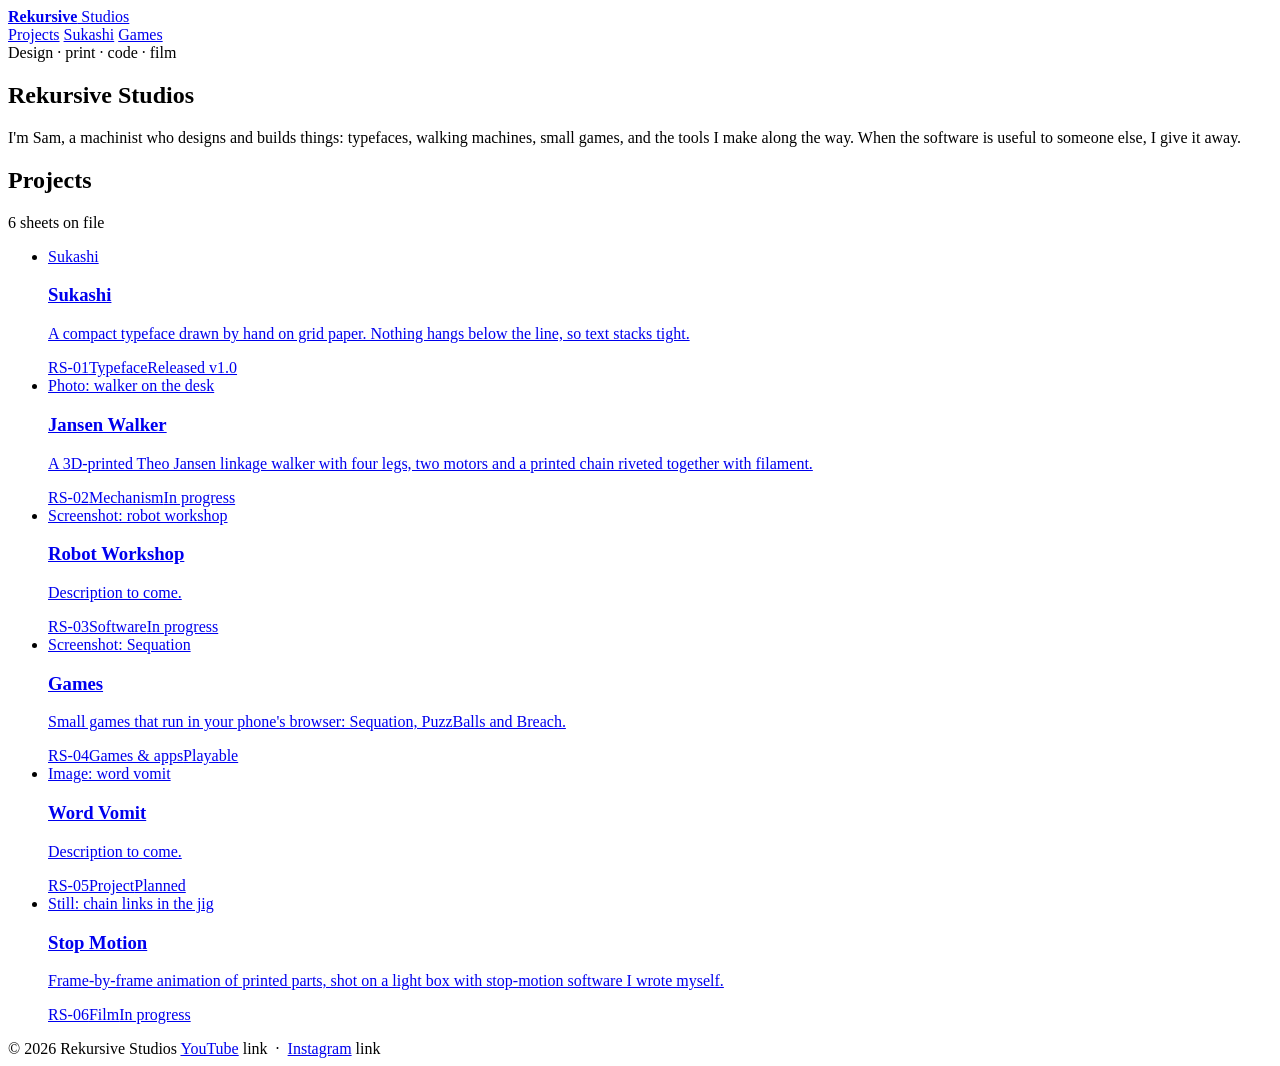
==== index.html @ 913779e2 "Add files via upload" ====
<!doctype html>
<html lang="en">
<head>
<meta charset="utf-8">
<meta name="viewport" content="width=device-width, initial-scale=1, viewport-fit=cover">
<title>Rekursive Studios</title>
<meta name="description" content="Typefaces, machines, games and films by Sam Hillis at Rekursive Studios.">
<link rel="preconnect" href="https://fonts.googleapis.com"><link rel="preconnect" href="https://fonts.gstatic.com" crossorigin><link rel="stylesheet" href="https://fonts.googleapis.com/css2?family=Atkinson+Hyperlegible:ital,wght@0,400;0,700;1,400&family=IBM+Plex+Mono:wght@400;500&display=swap">
<link rel="stylesheet" href="css/site.css">
</head>
<body>
<header class="site-head"><div class="wrap">
  <a class="brand" href="index.html"><b>Rekursive</b> Studios</a>
  <nav class="nav" aria-label="Main">
    <a href="index.html#projects">Projects</a>
    <a href="projects/sukashi.html">Sukashi</a>
    <a href="projects/games.html">Games</a>
  </nav>
</div></header>
<main>
<section class="hero"><div class="wrap">
  <div class="label">Design · print · code · film</div>
  <h1><span class="r">Re</span>kursive Studios</h1>
  <p>I'm Sam, a machinist who designs and builds things: typefaces, walking machines, small games, and the tools I make along the way. When the software is useful to someone else, I give it away.</p>
</div></section>
<section id="projects"><div class="wrap">
  <div class="index-head"><h2>Projects</h2><span class="label">6 sheets on file</span></div>
  <ul class="sheets">
    <li><a class="sheet" href="projects/sukashi.html">
      <div class="face type-sample"><span style="font-family:var(--display)">Sukashi</span></div>
      <div class="body"><h3>Sukashi</h3><p>A compact typeface drawn by hand on grid paper. Nothing hangs below the line, so text stacks tight.</p></div>
      <div class="tblock"><span>RS-01</span><span>Typeface</span><span class="status"><span class="status-pill s-ok">Released v1.0</span></span></div>
    </a></li>
    <li><a class="sheet" href="projects/jansen-walker.html">
      <div class="face placeholder"><span>Photo: walker on the desk</span></div>
      <div class="body"><h3>Jansen Walker</h3><p>A 3D-printed Theo Jansen linkage walker with four legs, two motors and a printed chain riveted together with filament.</p></div>
      <div class="tblock"><span>RS-02</span><span>Mechanism</span><span class="status"><span class="status-pill s-wip">In progress</span></span></div>
    </a></li>
    <li><a class="sheet" href="projects/robot-workshop.html">
      <div class="face placeholder"><span>Screenshot: robot workshop</span></div>
      <div class="body"><h3>Robot Workshop</h3><p>Description to come.</p></div>
      <div class="tblock"><span>RS-03</span><span>Software</span><span class="status"><span class="status-pill s-wip">In progress</span></span></div>
    </a></li>
    <li><a class="sheet" href="projects/games.html">
      <div class="face placeholder"><span>Screenshot: Sequation</span></div>
      <div class="body"><h3>Games</h3><p>Small games that run in your phone's browser: Sequation, PuzzBalls and Breach.</p></div>
      <div class="tblock"><span>RS-04</span><span>Games &amp; apps</span><span class="status"><span class="status-pill s-ok">Playable</span></span></div>
    </a></li>
    <li><a class="sheet" href="projects/word-vomit.html">
      <div class="face placeholder"><span>Image: word vomit</span></div>
      <div class="body"><h3>Word Vomit</h3><p>Description to come.</p></div>
      <div class="tblock"><span>RS-05</span><span>Project</span><span class="status"><span class="status-pill s-plan">Planned</span></span></div>
    </a></li>
    <li><a class="sheet" href="projects/stop-motion.html">
      <div class="face placeholder"><span>Still: chain links in the jig</span></div>
      <div class="body"><h3>Stop Motion</h3><p>Frame-by-frame animation of printed parts, shot on a light box with stop-motion software I wrote myself.</p></div>
      <div class="tblock"><span>RS-06</span><span>Film</span><span class="status"><span class="status-pill s-wip">In progress</span></span></div>
    </a></li>
  </ul>
</div></section>
</main>
<footer class="site-foot"><div class="wrap">
  <span class="label">&copy; 2026 Rekursive Studios</span>
  <span class="label"><a href="#">YouTube</a> <span class="todo">link</span> &nbsp;·&nbsp; <a href="#">Instagram</a> <span class="todo">link</span></span>
</div></footer>
</body>
</html>
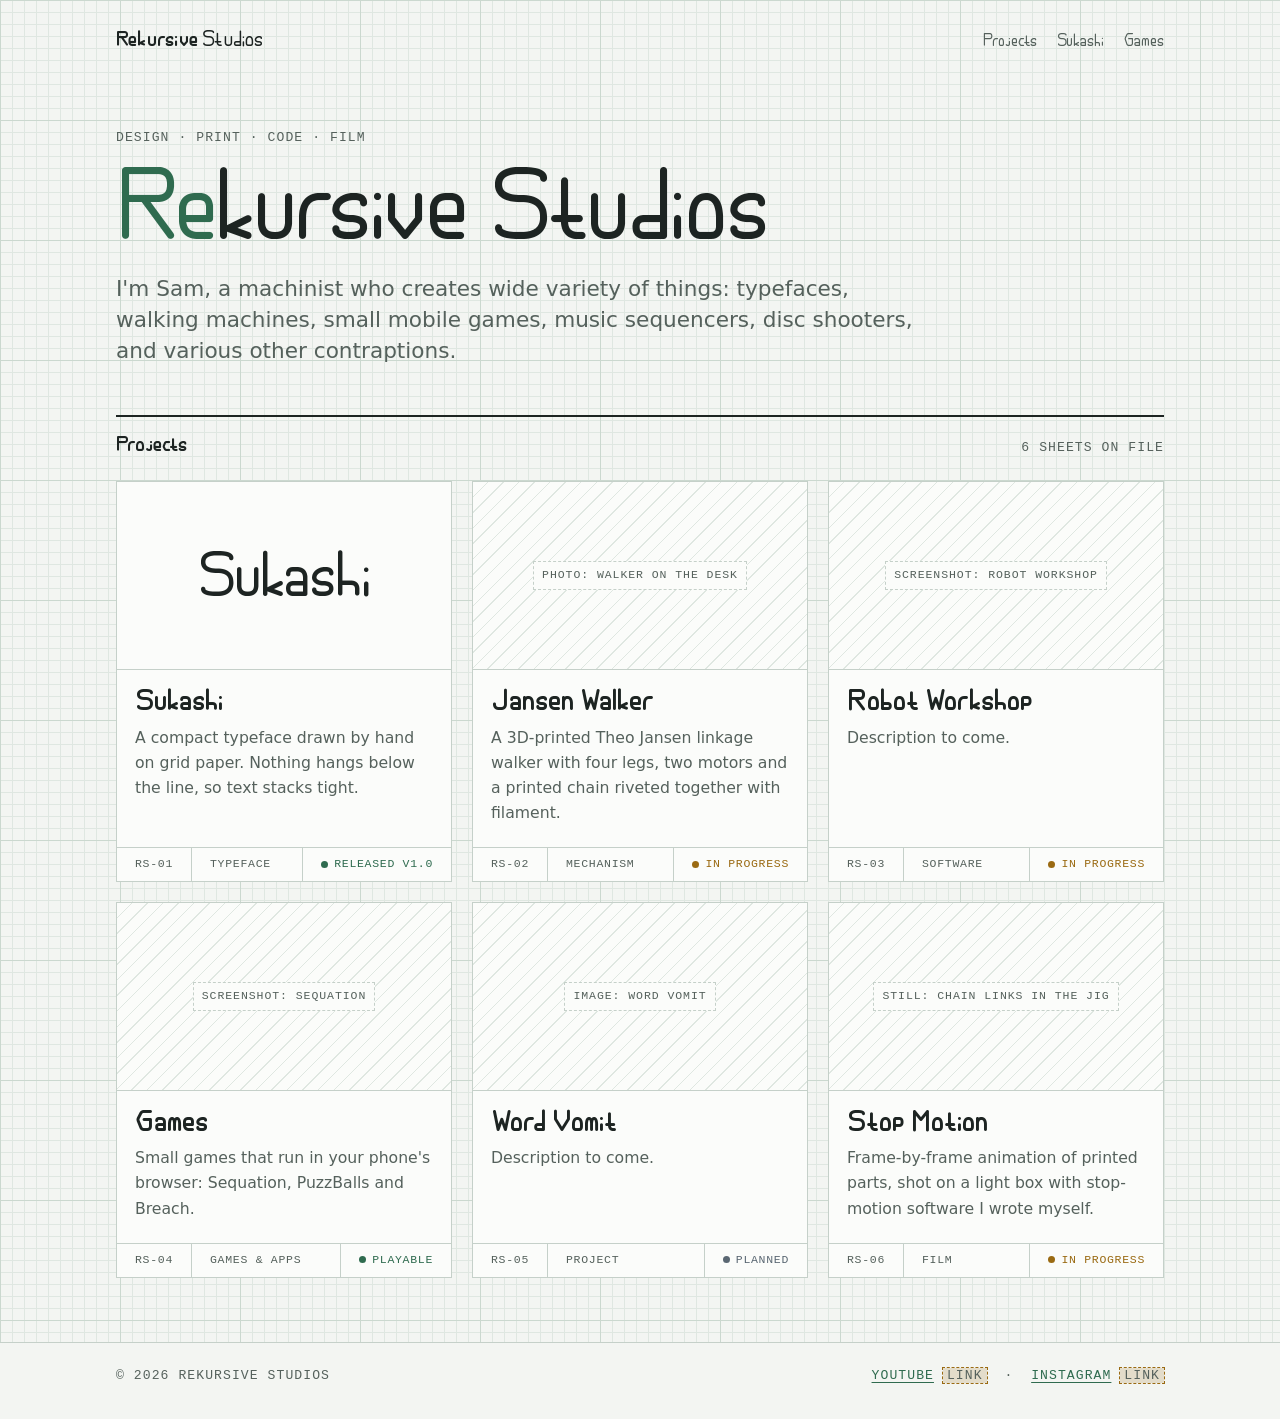
==== commit 92ceefac: "Update personal description in index.html" ====
--- a/index.html
+++ b/index.html
@@ -21,7 +21,7 @@
 <section class="hero"><div class="wrap">
   <div class="label">Design · print · code · film</div>
   <h1><span class="r">Re</span>kursive Studios</h1>
-  <p>I'm Sam, a machinist who designs and builds things: typefaces, walking machines, small games, and the tools I make along the way. When the software is useful to someone else, I give it away.</p>
+  <p>I'm Sam, a machinist who creates wide variety of things: typefaces, walking machines, small mobile games, music sequencers, disc shooters, and various other contraptions.  </p>
 </div></section>
 <section id="projects"><div class="wrap">
   <div class="index-head"><h2>Projects</h2><span class="label">6 sheets on file</span></div>
--- a/css/site.css
+++ b/css/site.css
@@ -0,0 +1,187 @@
+/* Rekursive Studios — shared stylesheet
+   Layout concept: every page is a sheet of grid paper. Projects are filed like
+   drawings, each with a small title block (number, status, revision). */
+
+@font-face { font-family: "Sukashi"; src: url("../fonts/sukashi-light.woff2") format("woff2"); font-weight: 300; font-display: swap; }
+@font-face { font-family: "Sukashi"; src: url("../fonts/sukashi-regular.woff2") format("woff2"); font-weight: 400; font-display: swap; }
+@font-face { font-family: "Sukashi"; src: url("../fonts/sukashi-bold.woff2") format("woff2"); font-weight: 700; font-display: swap; }
+
+:root {
+  /* color */
+  --paper: #f3f5f2;        /* grid paper, faint green-grey */
+  --sheet: #fbfcfa;        /* card surface */
+  --ink: #1d2422;          /* pencil graphite */
+  --ink-soft: #55615c;
+  --grid: #dfe7e1;         /* minor grid line */
+  --grid-major: #cbd8cf;   /* 10 mm line */
+  --accent: #2f6b4f;       /* drafting green, from the Sukashi specimen */
+  --accent-ink: #ffffff;
+  --rule: #c5d0c9;
+  --ok: #2f6b4f; --wip: #9a6a12; --plan: #5a6772;
+
+  /* type */
+  --display: "Sukashi", "Avenir Next", "Segoe UI", sans-serif;
+  --body: "Atkinson Hyperlegible", "Segoe UI", system-ui, sans-serif;
+  --mono: "IBM Plex Mono", ui-monospace, "SFMono-Regular", Menlo, monospace;
+
+  --step--1: 0.82rem; --step-0: 1.05rem; --step-1: 1.35rem; --step-2: 1.9rem; --step-3: 2.9rem; --step-4: clamp(3.2rem, 9vw, 6.4rem);
+  --gutter-l: max(16px, env(safe-area-inset-left, 0px));
+  --gutter-r: max(16px, env(safe-area-inset-right, 0px));
+}
+@media (prefers-color-scheme: dark) {
+  :root:not([data-theme="light"]) {
+    --paper: #141a18; --sheet: #1b2320; --ink: #e4ebe6; --ink-soft: #9fb0a7;
+    --grid: #1d2522; --grid-major: #25302c; --accent: #7cc4a0; --accent-ink: #10201a;
+    --rule: #2f3b36; --ok: #7cc4a0; --wip: #e0b25c; --plan: #9aa8b3; color-scheme: dark;
+  }
+}
+:root[data-theme="dark"] {
+  --paper: #141a18; --sheet: #1b2320; --ink: #e4ebe6; --ink-soft: #9fb0a7;
+  --grid: #1d2522; --grid-major: #25302c; --accent: #7cc4a0; --accent-ink: #10201a;
+  --rule: #2f3b36; --ok: #7cc4a0; --wip: #e0b25c; --plan: #9aa8b3; color-scheme: dark;
+}
+
+* { box-sizing: border-box; }
+html { -webkit-text-size-adjust: 100%; }
+body {
+  margin: 0;
+  background-color: var(--paper);
+  background-image:
+    linear-gradient(var(--grid-major) 1px, transparent 1px),
+    linear-gradient(90deg, var(--grid-major) 1px, transparent 1px),
+    linear-gradient(var(--grid) 1px, transparent 1px),
+    linear-gradient(90deg, var(--grid) 1px, transparent 1px);
+  background-size: 120px 120px, 120px 120px, 12px 12px, 12px 12px;
+  color: var(--ink);
+  font-family: var(--body);
+  font-size: var(--step-0);
+  line-height: 1.6;
+}
+img { max-width: 100%; height: auto; display: block; }
+a { color: var(--accent); text-underline-offset: 3px; }
+a:focus-visible, button:focus-visible { outline: 2px solid var(--accent); outline-offset: 3px; border-radius: 2px; }
+
+.wrap {
+  max-width: 1080px; margin: 0 auto;
+  padding-left: var(--gutter-l); padding-right: var(--gutter-r);
+}
+
+/* ---------- header ---------- */
+.site-head { padding-block: 22px; }
+.site-head .wrap { display: flex; align-items: baseline; justify-content: space-between; gap: 16px; flex-wrap: wrap; }
+.brand { font-family: var(--display); font-size: var(--step-1); color: var(--ink); text-decoration: none; letter-spacing: 0.01em; }
+.brand b { font-weight: 700; }
+.nav { display: flex; gap: 20px; flex-wrap: wrap; font-family: var(--display); font-size: var(--step-0); }
+.nav a { color: var(--ink-soft); text-decoration: none; }
+.nav a:hover, .nav a[aria-current="page"] { color: var(--accent); }
+
+/* ---------- labels ---------- */
+.label {
+  font-family: var(--mono); font-size: var(--step--1);
+  text-transform: uppercase; letter-spacing: 0.08em; color: var(--ink-soft);
+}
+
+/* ---------- home hero ---------- */
+.hero { padding-block: 48px 40px; }
+.hero h1 {
+  font-family: var(--display); font-weight: 400; font-size: var(--step-4);
+  line-height: 0.95; margin: 10px 0 18px; text-wrap: balance;
+}
+.hero h1 .r { color: var(--accent); }
+.hero p { max-width: 58ch; font-size: var(--step-1); line-height: 1.45; margin: 0; color: var(--ink-soft); }
+
+/* ---------- project index ---------- */
+.index-head { display: flex; justify-content: space-between; align-items: baseline; gap: 12px; flex-wrap: wrap;
+  border-top: 2px solid var(--ink); padding-top: 10px; margin-top: 8px; }
+.index-head h2 { font-family: var(--display); font-weight: 700; font-size: var(--step-1); margin: 0; }
+
+.sheets { list-style: none; margin: 20px 0 64px; padding: 0;
+  display: grid; grid-template-columns: repeat(auto-fill, minmax(min(100%, 320px), 1fr)); gap: 20px; }
+
+.sheet {
+  background: var(--sheet); border: 1px solid var(--rule);
+  display: flex; flex-direction: column; min-width: 0;
+  color: inherit; text-decoration: none; height: 100%;
+  transition: border-color .15s, transform .15s;
+}
+a.sheet:hover { border-color: var(--accent); transform: translateY(-2px); }
+.sheet .face {
+  aspect-ratio: 16 / 9; max-width: 100%; border-bottom: 1px solid var(--rule);
+  display: grid; place-items: center; overflow: hidden; position: relative;
+  font-family: var(--display); color: var(--ink);
+}
+.sheet .face img { width: 100%; height: 100%; object-fit: cover; }
+.sheet .body { padding: 16px 18px 6px; flex: 1; }
+.sheet h3 { font-family: var(--display); font-weight: 700; font-size: var(--step-2); line-height: 1; margin: 0 0 8px; }
+.sheet p { margin: 0; color: var(--ink-soft); font-size: 0.98rem; }
+
+/* title block at the foot of each sheet, like an engineering drawing */
+.tblock {
+  display: grid; grid-template-columns: auto 1fr auto; margin-top: 16px;
+  border-top: 1px solid var(--rule); font-family: var(--mono); font-size: 0.72rem;
+  text-transform: uppercase; letter-spacing: 0.06em; color: var(--ink-soft);
+}
+.tblock > span { padding: 7px 18px; }
+.tblock > span + span { border-left: 1px solid var(--rule); }
+.tblock .status { text-align: right; }
+
+.status-pill { display: inline-flex; align-items: center; gap: 6px; }
+.status-pill::before { content: ""; width: 7px; height: 7px; border-radius: 50%; background: currentColor; }
+.s-ok { color: var(--ok); } .s-wip { color: var(--wip); } .s-plan { color: var(--plan); }
+
+/* placeholder art, until real photos land */
+.face.placeholder { background:
+  repeating-linear-gradient(135deg, transparent 0 10px, var(--grid) 10px 11px); }
+.face.placeholder span { font-family: var(--mono); font-size: 0.72rem; text-transform: uppercase; letter-spacing: 0.08em;
+  color: var(--ink-soft); background: var(--sheet); padding: 4px 8px; border: 1px dashed var(--rule); }
+.face.type-sample { font-size: clamp(2.6rem, 8vw, 4rem); background: var(--sheet); }
+
+/* ---------- project page ---------- */
+.crumbs { padding-block: 26px 0; }
+.crumbs a { font-family: var(--mono); font-size: var(--step--1); text-transform: uppercase; letter-spacing: 0.08em; text-decoration: none; }
+.project-head { padding-block: 14px 26px; border-bottom: 2px solid var(--ink); }
+.project-head h1 { font-family: var(--display); font-weight: 400; font-size: var(--step-4); line-height: 0.95; margin: 6px 0 14px; text-wrap: balance; }
+.project-head .lede { max-width: 60ch; font-size: var(--step-1); line-height: 1.45; color: var(--ink-soft); margin: 0; }
+.meta-row { display: flex; flex-wrap: wrap; gap: 8px 28px; margin-top: 18px; }
+
+.project-body { display: grid; grid-template-columns: minmax(0, 1fr) 260px; gap: 40px; padding-block: 34px 72px; }
+@media (max-width: 760px) { .project-body { grid-template-columns: minmax(0, 1fr); gap: 28px; } }
+.prose { max-width: 65ch; min-width: 0; }
+.prose h2 { font-family: var(--display); font-weight: 700; font-size: var(--step-2); line-height: 1.05; margin: 34px 0 10px; }
+.prose h2:first-child { margin-top: 0; }
+.prose p, .prose ul { margin: 0 0 14px; }
+.prose li { margin-bottom: 6px; }
+.figure { margin: 22px 0; background: var(--sheet); border: 1px solid var(--rule); }
+.figure .face { aspect-ratio: 16/9; max-width: 100%; display: grid; place-items: center; }
+.figure figcaption { padding: 8px 14px; border-top: 1px solid var(--rule); font-family: var(--mono); font-size: 0.75rem; color: var(--ink-soft); }
+
+.aside { display: flex; flex-direction: column; gap: 18px; min-width: 0; }
+.aside .box { background: var(--sheet); border: 1px solid var(--rule); padding: 14px 16px; }
+.aside .box h3 { margin: 0 0 8px; }
+.aside ul { list-style: none; margin: 0; padding: 0; display: flex; flex-direction: column; gap: 6px; }
+.button {
+  display: inline-block; background: var(--accent); color: var(--accent-ink);
+  font-family: var(--display); font-weight: 700; font-size: var(--step-1);
+  padding: 8px 18px 10px; text-decoration: none; border: 0;
+}
+.button:hover { filter: brightness(1.08); }
+
+/* things Sam still needs to fill in — visible on purpose */
+.todo { background: color-mix(in srgb, var(--wip) 18%, transparent); outline: 1px dashed var(--wip); padding: 0 4px; }
+
+/* specimen block on the Sukashi page */
+.specimen { background: var(--sheet); border: 1px solid var(--rule); padding: 18px 20px; font-family: var(--display); overflow-x: auto; }
+.specimen .big { font-size: clamp(2.4rem, 7vw, 4.2rem); line-height: 1; }
+.specimen .row { display: flex; gap: 14px; align-items: baseline; flex-wrap: wrap; padding: 8px 0; border-top: 1px solid var(--grid-major); }
+.specimen .row .label { width: 70px; flex: none; }
+.specimen .row span:last-child { font-size: var(--step-2); line-height: 1.1; }
+.specimen textarea {
+  width: 100%; margin-top: 10px; font-family: var(--display); font-size: var(--step-2); line-height: 1.1;
+  color: var(--ink); background: transparent; border: 1px dashed var(--rule); padding: 8px 10px; resize: vertical;
+}
+
+/* ---------- footer ---------- */
+.site-foot { border-top: 1px solid var(--rule); padding-block: 22px 34px; background: var(--paper); }
+.site-foot .wrap { display: flex; justify-content: space-between; gap: 12px; flex-wrap: wrap; }
+
+@media (prefers-reduced-motion: reduce) { * { transition: none !important; } }
